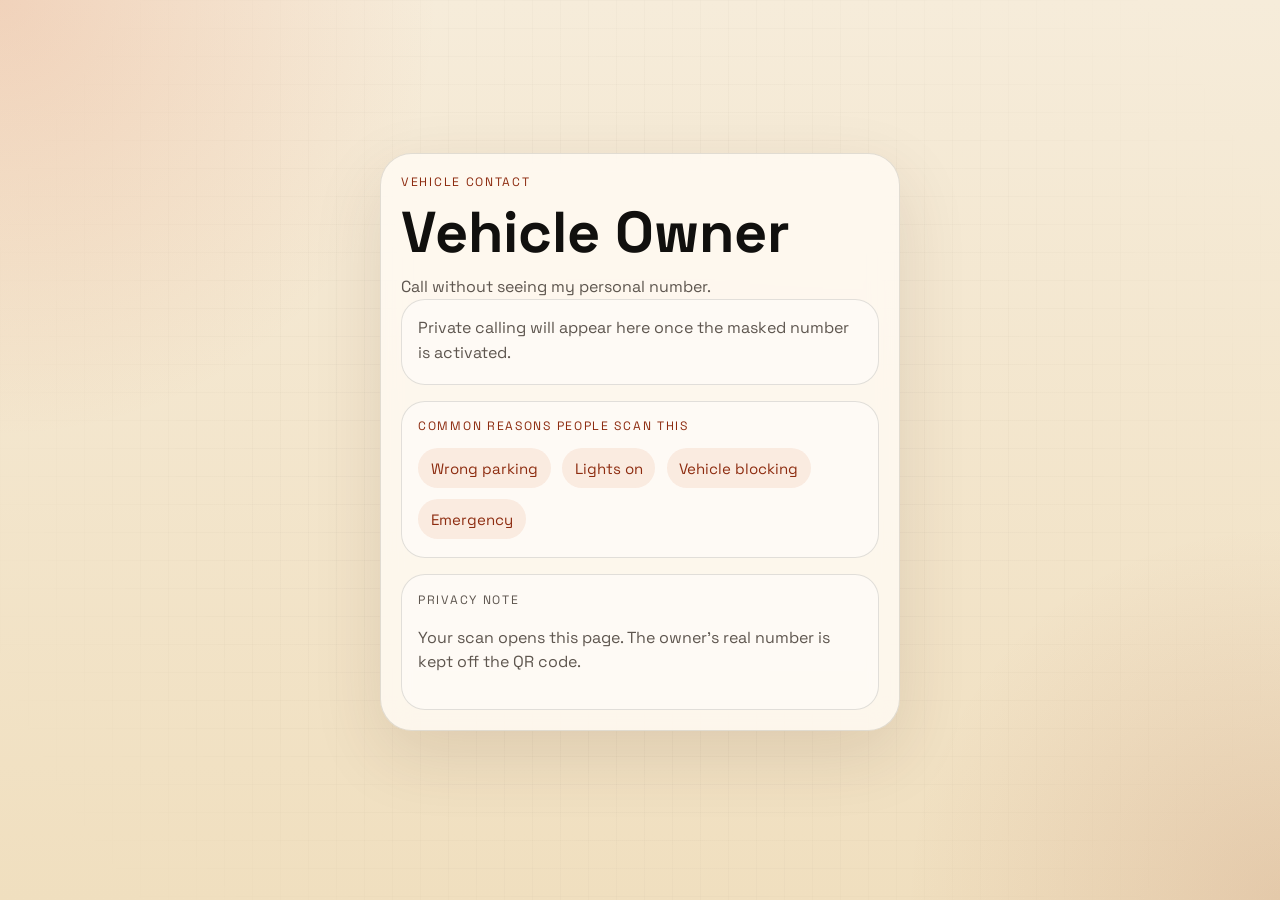
==== tag/owner/index.html @ 72e36cdf "Add private contact QR route" ====
<!doctype html>
  <html lang="en">
    <head>
      <meta charset="utf-8">
      <meta name="viewport" content="width=device-width, initial-scale=1">
      <title>Scan to contact me privately</title>
      <link rel="preconnect" href="https://fonts.googleapis.com">
      <link rel="preconnect" href="https://fonts.gstatic.com" crossorigin>
      <link href="https://fonts.googleapis.com/css2?family=Space+Grotesk:wght@400;500;700&family=Instrument+Serif:ital@0;1&display=swap" rel="stylesheet">
      <link rel="stylesheet" href="/assets/styles.css">
    </head>
    <body class="tag-page">
      
    <main class="shell shell-tag">
      <section class="contact-card">
        <p class="eyebrow">Vehicle contact</p>
        <h1>Vehicle Owner</h1>
        <p class="lead">Call without seeing my personal number.</p>
        <div class="inline-note">Private calling will appear here once the masked number is activated.</div>
        <div class="reason-block">
          <p class="reason-label">Common reasons people scan this</p>
          <ul class="reason-list"><li class="reason-chip">Wrong parking</li><li class="reason-chip">Lights on</li><li class="reason-chip">Vehicle blocking</li><li class="reason-chip">Emergency</li></ul>
        </div>
        <div class="privacy-panel">
          <p class="privacy-title">Privacy note</p>
          <p>Your scan opens this page. The owner’s real number is kept off the QR code.</p>
        </div>
      </section>
    </main>
  
    </body>
  </html>
---- assets/styles.css ----
:root {
  --bg: #f6ecda;
  --bg-deep: #f0dfbf;
  --card: rgba(255, 251, 243, 0.84);
  --ink: #11100e;
  --muted: #5e564f;
  --accent: #d95f2f;
  --accent-deep: #8d2c10;
  --line: rgba(17, 16, 14, 0.12);
  --shadow: 0 24px 70px rgba(74, 42, 27, 0.12);
}

* {
  box-sizing: border-box;
}

html,
body {
  margin: 0;
  min-height: 100%;
}

body {
  font-family: "Space Grotesk", sans-serif;
  color: var(--ink);
  background:
    radial-gradient(circle at top left, rgba(217, 95, 47, 0.18), transparent 28%),
    radial-gradient(circle at bottom right, rgba(141, 44, 16, 0.12), transparent 24%),
    linear-gradient(180deg, var(--bg) 0%, var(--bg-deep) 100%);
}

body::before {
  content: "";
  position: fixed;
  inset: 0;
  pointer-events: none;
  background-image:
    linear-gradient(rgba(17, 16, 14, 0.03) 1px, transparent 1px),
    linear-gradient(90deg, rgba(17, 16, 14, 0.03) 1px, transparent 1px);
  background-size: 28px 28px;
  mask-image: radial-gradient(circle at center, black 20%, transparent 90%);
}

a {
  color: inherit;
}

code {
  font-family: "Space Grotesk", sans-serif;
  font-size: 0.92em;
  background: rgba(17, 16, 14, 0.06);
  border-radius: 999px;
  padding: 0.18rem 0.48rem;
}

.shell {
  width: min(1080px, calc(100% - 2rem));
  margin: 0 auto;
  padding: 2rem 0 3rem;
  position: relative;
}

.shell-home {
  padding-top: 3rem;
}

.shell-tag {
  min-height: 100vh;
  display: grid;
  place-items: center;
}

.hero-card,
.contact-card {
  border: 1px solid var(--line);
  border-radius: 32px;
  background: var(--card);
  backdrop-filter: blur(14px);
  box-shadow: var(--shadow);
}

.hero-card {
  display: grid;
  grid-template-columns: 1.3fr 0.8fr;
  gap: 1.5rem;
  padding: 1.5rem;
}

.hero-copy,
.qr-panel,
.contact-card {
  padding: 1.25rem;
}

.contact-card {
  width: min(520px, 100%);
}

.eyebrow,
.reason-label,
.privacy-title {
  text-transform: uppercase;
  letter-spacing: 0.14em;
  font-size: 0.76rem;
  color: var(--accent-deep);
  margin: 0 0 0.9rem;
}

h1,
h2 {
  margin: 0;
}

h1 {
  font-size: clamp(2.5rem, 5vw, 4.8rem);
  line-height: 0.94;
}

.contact-card h1 {
  font-size: clamp(2.3rem, 8vw, 3.6rem);
}

h2 {
  font-size: 1rem;
}

.lead,
.caption,
.info-card p,
.privacy-panel p,
.inline-note,
.setup-warning li,
.setup-warning p,
.setup-ok {
  color: var(--muted);
  line-height: 1.55;
}

.lead {
  margin: 1rem 0 0;
  max-width: 38rem;
  font-size: 1rem;
}

.cta-row {
  display: flex;
  flex-wrap: wrap;
  gap: 0.85rem;
  margin-top: 1.5rem;
}

.button {
  display: inline-flex;
  justify-content: center;
  align-items: center;
  gap: 0.4rem;
  min-height: 52px;
  padding: 0.85rem 1.2rem;
  border-radius: 999px;
  text-decoration: none;
  font-weight: 700;
  transition: transform 160ms ease, box-shadow 160ms ease, background 160ms ease;
}

.button:hover {
  transform: translateY(-1px);
}

.button-primary {
  background: var(--ink);
  color: #fdf8ee;
  box-shadow: 0 12px 30px rgba(17, 16, 14, 0.18);
}

.button-secondary {
  border: 1px solid var(--line);
  background: rgba(255, 255, 255, 0.5);
}

.button-wide {
  width: 100%;
  margin-top: 1.4rem;
}

.qr-panel {
  display: grid;
  gap: 1rem;
  align-content: start;
}

.qr-frame {
  display: grid;
  place-items: center;
  background: #f8f1df;
  border: 1px solid rgba(17, 16, 14, 0.08);
  border-radius: 28px;
  padding: 1rem;
  aspect-ratio: 1;
}

.qr-frame svg {
  width: 100%;
  height: auto;
}

.details-grid {
  display: grid;
  grid-template-columns: repeat(auto-fit, minmax(220px, 1fr));
  gap: 1rem;
  margin-top: 1rem;
}

.info-card,
.privacy-panel,
.reason-block,
.setup-warning,
.inline-note {
  border: 1px solid var(--line);
  border-radius: 24px;
  background: rgba(255, 255, 255, 0.48);
}

.info-card {
  padding: 1.1rem 1.15rem;
}

.setup-warning,
.inline-note,
.reason-block,
.privacy-panel {
  padding: 1rem 1rem 1.1rem;
}

.setup-warning ul,
.reason-list {
  list-style: none;
  padding: 0;
  margin: 0;
}

.setup-warning p,
.setup-ok {
  margin: 1rem 0 0;
}

.setup-warning li + li {
  margin-top: 0.35rem;
}

.reason-block,
.privacy-panel {
  margin-top: 1rem;
}

.reason-list {
  display: flex;
  flex-wrap: wrap;
  gap: 0.7rem;
}

.reason-chip {
  display: inline-flex;
  align-items: center;
  min-height: 40px;
  padding: 0.35rem 0.8rem;
  border-radius: 999px;
  background: rgba(217, 95, 47, 0.1);
  color: var(--accent-deep);
  font-size: 0.94rem;
}

.caption {
  margin: 0;
}

@media (max-width: 860px) {
  .hero-card,
  .details-grid {
    grid-template-columns: 1fr;
  }

  .shell-home {
    padding-top: 1.2rem;
  }
}
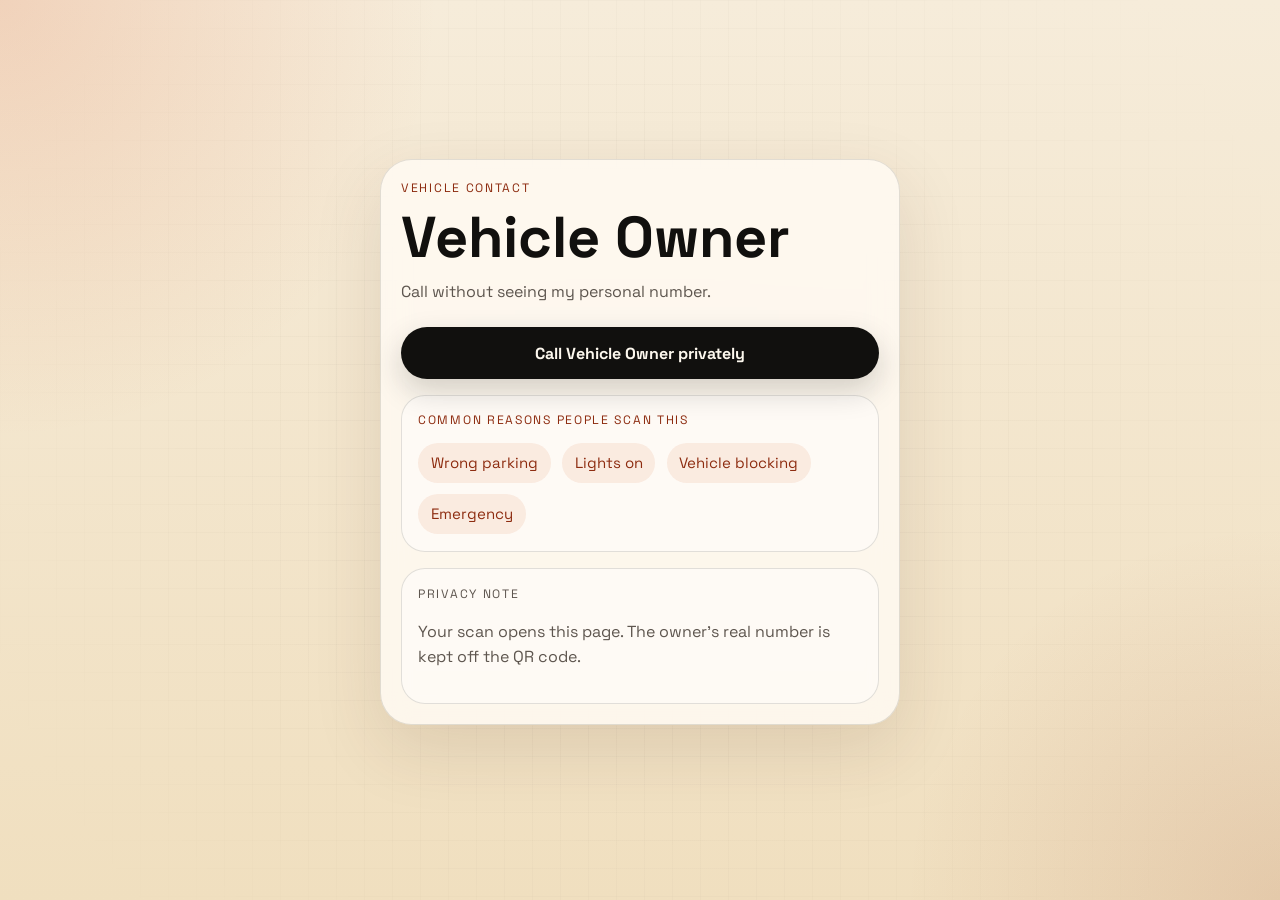
==== commit 46d2a866: "Enable trial call button for owner tag" ====
--- a/tag/owner/index.html
+++ b/tag/owner/index.html
@@ -16,7 +16,7 @@
         <p class="eyebrow">Vehicle contact</p>
         <h1>Vehicle Owner</h1>
         <p class="lead">Call without seeing my personal number.</p>
-        <div class="inline-note">Private calling will appear here once the masked number is activated.</div>
+        <a class="button button-primary button-wide" href="tel:09513886363">Call Vehicle Owner privately</a>
         <div class="reason-block">
           <p class="reason-label">Common reasons people scan this</p>
           <ul class="reason-list"><li class="reason-chip">Wrong parking</li><li class="reason-chip">Lights on</li><li class="reason-chip">Vehicle blocking</li><li class="reason-chip">Emergency</li></ul>
